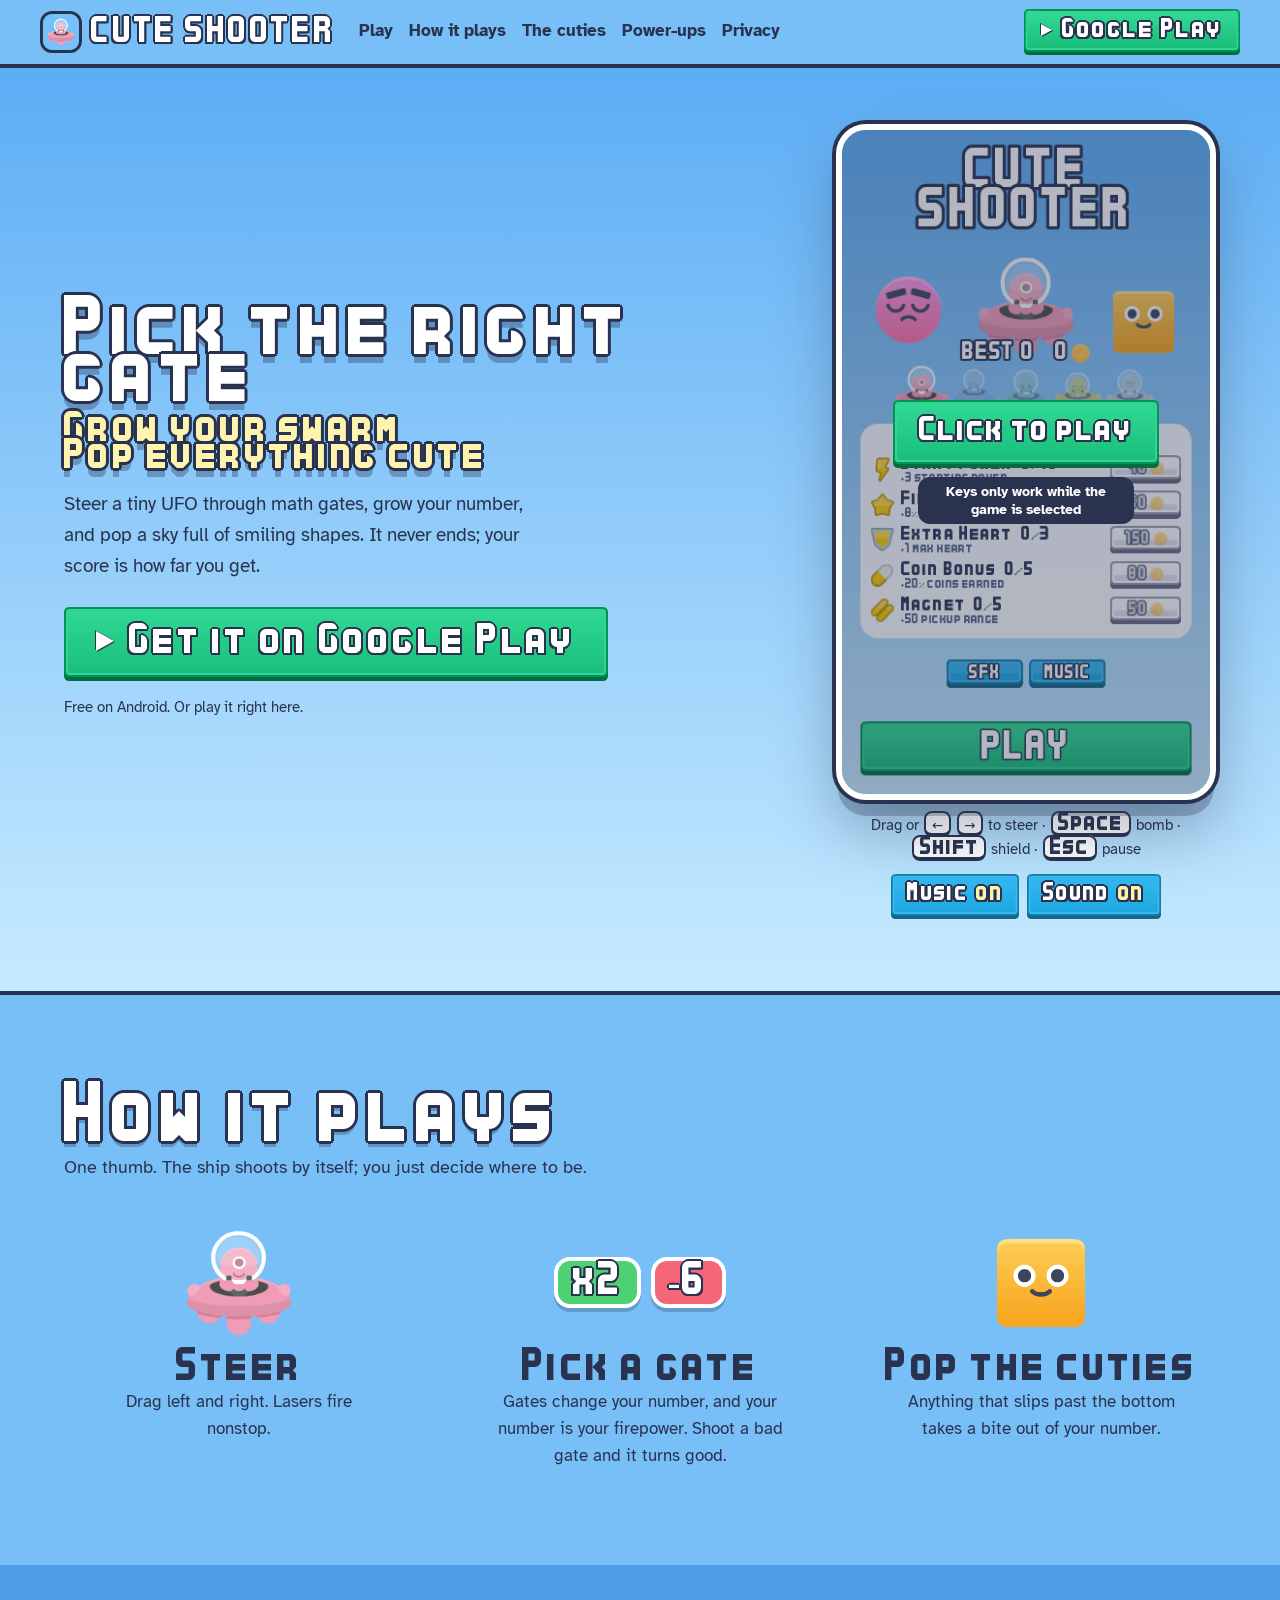
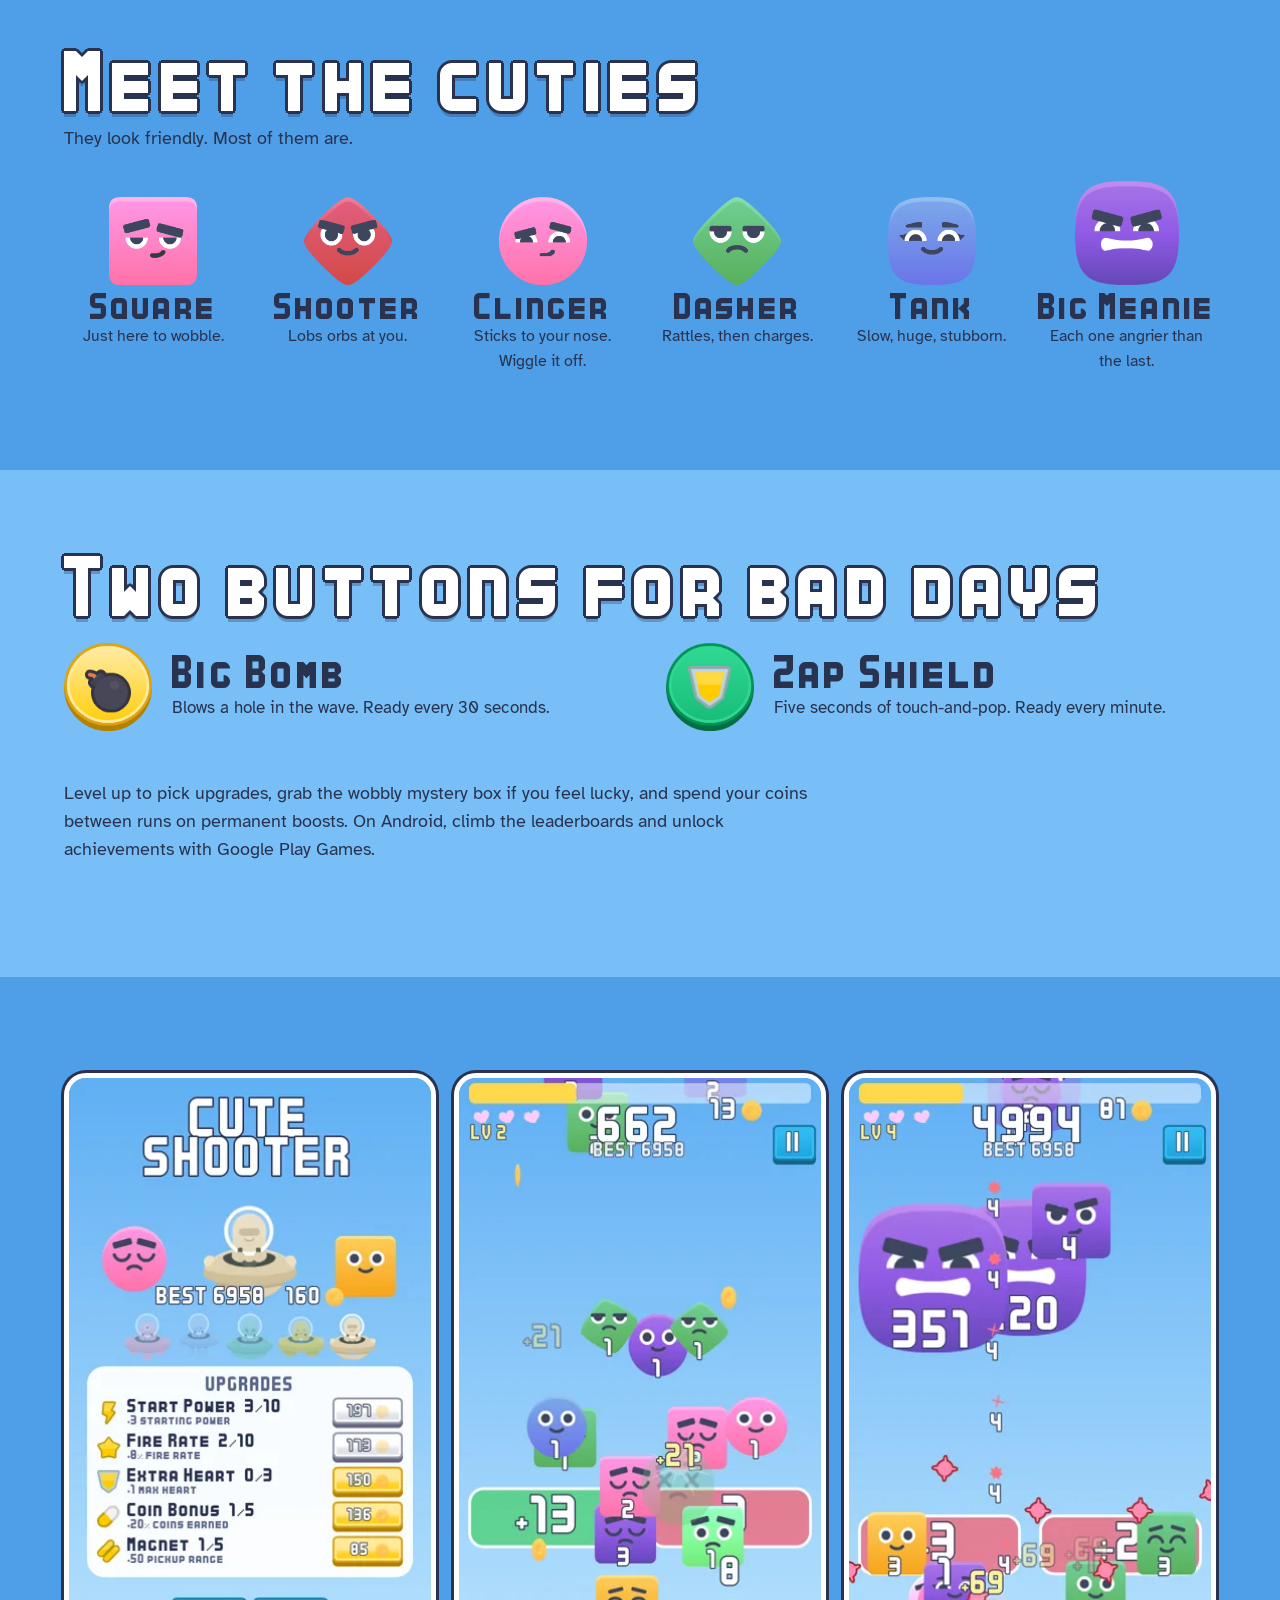
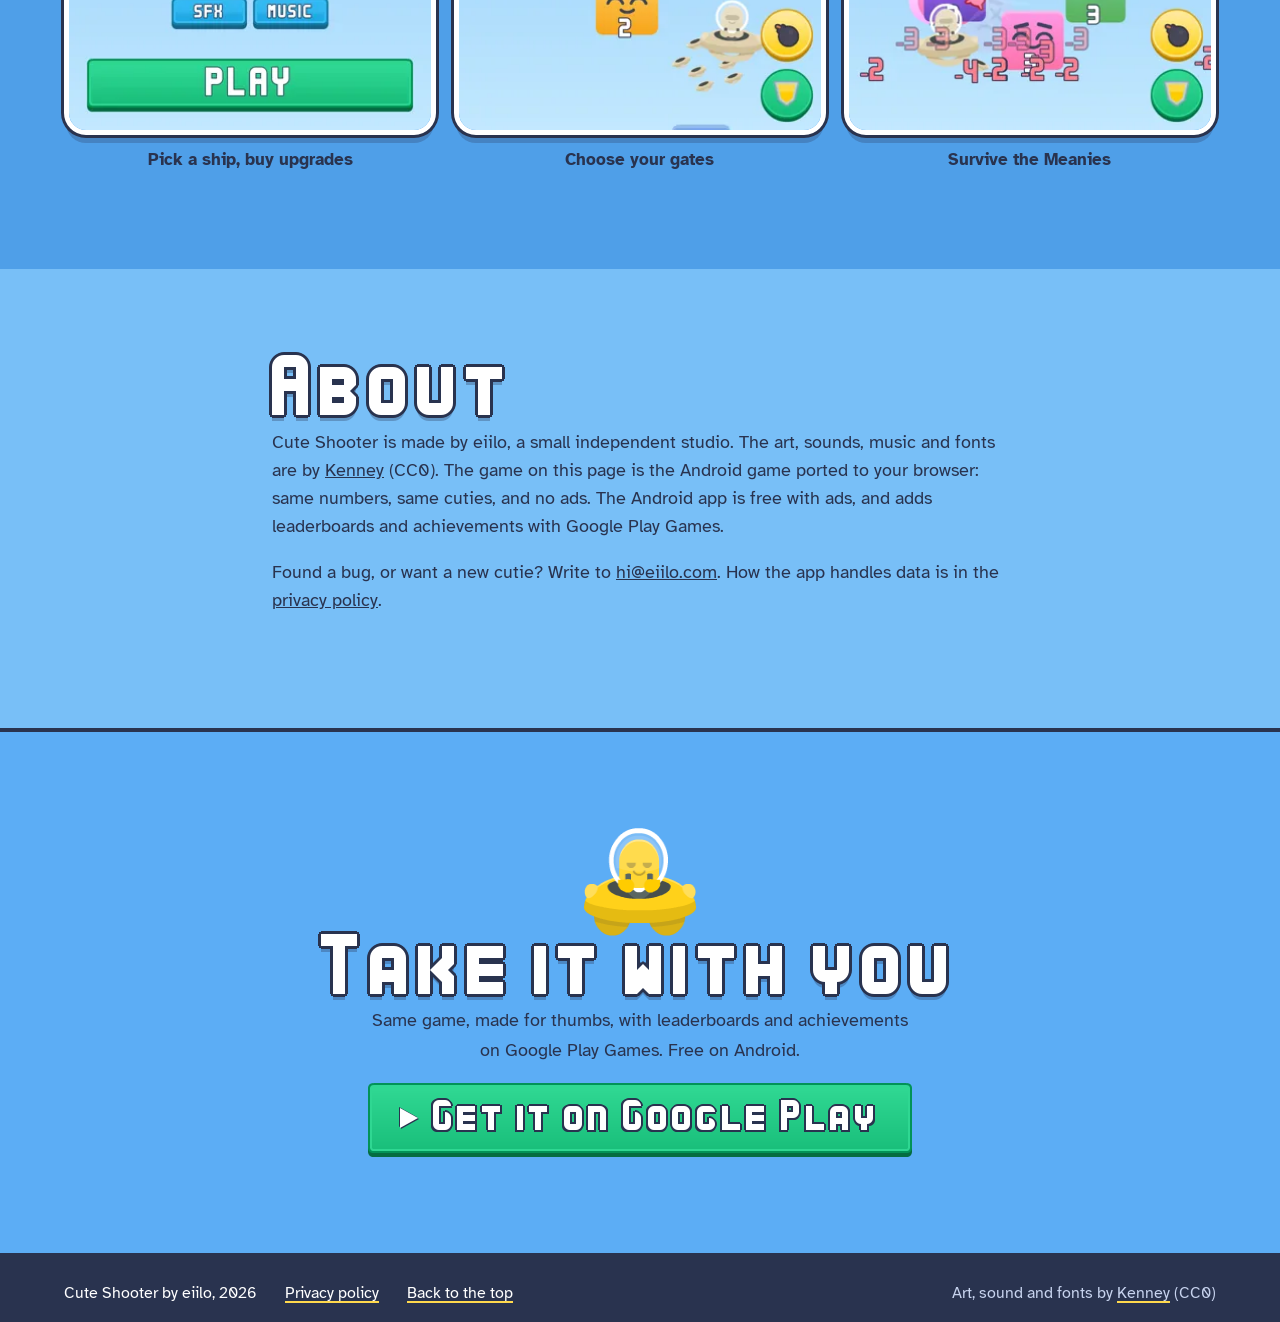
==== index.html @ 54768603 "feat: init v1" ====
<!doctype html>
<html lang="en">
<head>
<meta charset="utf-8">
<meta name="viewport" content="width=device-width, initial-scale=1">
<title>Cute Shooter: a math-gate UFO shooter for Android</title>
<meta name="description" content="Pilot a tiny UFO, fly through +, -, x2 and ÷2 gates to grow your number, and pop waves of very cute shapes. Play it free in your browser, then get it on Google Play.">
<link rel="canonical" href="https://cute-shooter.com/">
<meta name="theme-color" content="#78bff7">
<meta property="og:title" content="Cute Shooter">
<meta property="og:description" content="Pick the right gate. Grow your swarm. Pop everything cute. Free on Android.">
<meta property="og:type" content="website">
<meta property="og:url" content="https://cute-shooter.com/">
<meta property="og:site_name" content="Cute Shooter">
<meta property="og:image" content="https://cute-shooter.com/img/og.png">
<meta property="og:image:width" content="1200">
<meta property="og:image:height" content="630">
<meta property="og:image:alt" content="Cute Shooter: a tiny UFO popping a sky full of smiling shapes.">
<meta name="twitter:card" content="summary_large_image">
<meta name="twitter:title" content="Cute Shooter">
<meta name="twitter:description" content="Pick the right gate. Grow your swarm. Pop everything cute. Free on Android.">
<meta name="twitter:image" content="https://cute-shooter.com/img/og.png">
<script type="application/ld+json">
{
	"@context": "https://schema.org",
	"@graph": [
		{
			"@type": "WebSite",
			"@id": "https://cute-shooter.com/#website",
			"url": "https://cute-shooter.com/",
			"name": "Cute Shooter",
			"publisher": { "@id": "https://cute-shooter.com/#eiilo" }
		},
		{
			"@type": "Organization",
			"@id": "https://cute-shooter.com/#eiilo",
			"name": "eiilo games",
			"email": "hi@eiilo.com"
		},
		{
			"@type": ["VideoGame", "MobileApplication"],
			"@id": "https://cute-shooter.com/#game",
			"name": "Cute Shooter",
			"url": "https://cute-shooter.com/",
			"description": "An endless arcade shooter. Steer a tiny UFO through math gates to grow your number, pop waves of cute shapes and beat the Big Meanies. Leaderboards and achievements through Google Play Games.",
			"genre": ["Arcade", "Shooter"],
			"gamePlatform": "Android",
			"operatingSystem": "Android",
			"applicationCategory": "GameApplication",
			"image": "https://cute-shooter.com/img/icon-256.png",
			"screenshot": [
				"https://cute-shooter.com/img/shots/menu.webp",
				"https://cute-shooter.com/img/shots/run_20.webp",
				"https://cute-shooter.com/img/shots/run_90.webp"
			],
			"installUrl": "https://play.google.com/store/apps/details?id=com.eiilo.games.cuteshooter",
			"offers": { "@type": "Offer", "price": "0", "priceCurrency": "USD" },
			"author": { "@id": "https://cute-shooter.com/#eiilo" },
			"publisher": { "@id": "https://cute-shooter.com/#eiilo" }
		}
	]
}
</script>
<link rel="icon" href="/favicon.png" type="image/png">
<link rel="apple-touch-icon" href="/apple-touch-icon.png">
<link rel="preload" href="/fonts/kenney-bold.woff2" as="font" type="font/woff2" crossorigin>
<link rel="preload" href="/fonts/kenney-mini-square.woff2" as="font" type="font/woff2" crossorigin>
<link rel="stylesheet" href="/style.css">
</head>
<body>
<a class="skip" href="#main">Skip to content</a>

<header class="top">
	<a class="brand" href="/"><img src="/img/icon-256.png" alt="" width="42" height="42"><span>CUTE SHOOTER</span></a>
	<nav aria-label="Sections">
		<a href="#play">Play</a>
		<a href="#how">How it plays</a>
		<a href="#cuties">The cuties</a>
		<a href="#powerups">Power-ups</a>
		<a href="/privacy">Privacy</a>
	</nav>
	<a class="btn btn-green" href="https://play.google.com/store/apps/details?id=com.eiilo.games.cuteshooter"><span class="play-glyph" aria-hidden="true"></span><span>Google Play</span></a>
</header>

<main id="main">
<section class="hero" id="play">
	<div class="clouds" aria-hidden="true">
		<img src="/img/bg/cloud1.png" alt="" style="top:6%;--w:240px;--d:85s;--delay:-20s;--rest:6vw">
		<img src="/img/bg/cloud4.png" alt="" style="top:34%;--w:150px;--o:.55;--d:120s;--delay:-75s;--rest:70vw">
		<img src="/img/bg/cloud6.png" alt="" style="top:70%;--w:240px;--d:95s;--delay:-55s;--rest:40vw">
	</div>
	<div class="hero-grid">
		<div class="hero-copy">
			<h1>Pick the right gate<small>Grow your swarm<br>Pop everything cute</small></h1>
			<p class="lede">Steer a tiny UFO through math gates, grow your number, and pop a sky full of smiling shapes. It never ends; your score is how far you get.</p>
			<a class="btn btn-green btn-big" href="https://play.google.com/store/apps/details?id=com.eiilo.games.cuteshooter"><span class="play-glyph" aria-hidden="true"></span>Get it on Google Play</a>
			<p class="fine">Free on Android. Or play it right here.</p>
		</div>
		<div class="phone">
			<div class="frame" id="frame">
				<canvas id="game" width="360" height="640" tabindex="0" aria-label="Cute Shooter, playable. Click or tap the game to give it focus. Drag to steer, or use the arrow keys. Space drops the bomb, Shift raises the shield, Escape pauses.">Your browser cannot show the game. Get it on Google Play instead.</canvas>
				<div class="focus-hint" aria-hidden="true">
					<span class="focus-hint-label"><span class="fine-pointer">Click to play</span><span class="coarse-pointer">Tap to play</span></span>
					<span class="focus-hint-sub fine-pointer">Keys only work while the game is selected</span>
				</div>
			</div>
			<p class="controls">Drag or <kbd>&larr;</kbd> <kbd>&rarr;</kbd> to steer &middot; <kbd>Space</kbd> bomb &middot; <kbd>Shift</kbd> shield &middot; <kbd>Esc</kbd> pause</p>
			<div class="audio-toggles" role="group" aria-label="Audio">
				<button type="button" class="btn toggle" id="toggle-music" aria-pressed="true">Music <span>on</span></button>
				<button type="button" class="btn toggle" id="toggle-sound" aria-pressed="true">Sound <span>on</span></button>
			</div>
		</div>
	</div>
</section>

<section class="section" id="how">
	<div class="inner">
		<h2>How it plays</h2>
		<p class="intro">One thumb. The ship shoots by itself; you just decide where to be.</p>
		<ol class="steps">
			<li>
				<div class="art"><img src="/img/ufo/ship_pink.png" alt="" width="104" height="106"></div>
				<h3>Steer</h3><p>Drag left and right. Lasers fire nonstop.</p>
			</li>
			<li>
				<div class="art"><span class="gate good">x2</span><span class="gate bad">-6</span></div>
				<h3>Pick a gate</h3><p>Gates change your number, and your number is your firepower. Shoot a bad gate and it turns good.</p>
			</li>
			<li>
				<div class="art"><div class="critter"><img class="body" src="/img/shapes/yellow_body_square.png" alt=""><img class="face" src="/img/shapes/face_a.png" alt="" style="width:62.5%"></div></div>
				<h3>Pop the cuties</h3><p>Anything that slips past the bottom takes a bite out of your number.</p>
			</li>
		</ol>
	</div>
</section>

<section class="section deep" id="cuties">
	<div class="inner">
		<h2>Meet the cuties</h2>
		<p class="intro">They look friendly. Most of them are.</p>
		<ul class="critters">
			<li><div class="critter"><img class="body" src="/img/shapes/pink_body_square.png" alt=""><img class="face" src="/img/shapes/face_h.png" alt="" style="width:68.75%"></div><h3>Square</h3><p>Just here to wobble.</p></li>
			<li><div class="critter"><img class="body" src="/img/shapes/red_body_rhombus.png" alt=""><img class="face" src="/img/shapes/face_f.png" alt="" style="width:68.75%"></div><h3>Shooter</h3><p>Lobs orbs at you.</p></li>
			<li><div class="critter"><img class="body" src="/img/shapes/pink_body_circle.png" alt=""><img class="face" src="/img/shapes/face_d.png" alt="" style="width:66.25%"></div><h3>Clinger</h3><p>Sticks to your nose. Wiggle it off.</p></li>
			<li><div class="critter"><img class="body" src="/img/shapes/green_body_rhombus.png" alt=""><img class="face" src="/img/shapes/face_b.png" alt="" style="width:62.5%"></div><h3>Dasher</h3><p>Rattles, then charges.</p></li>
			<li><div class="critter"><img class="body" src="/img/shapes/blue_body_squircle.png" alt=""><img class="face" src="/img/shapes/face_c.png" alt="" style="width:73.75%"></div><h3>Tank</h3><p>Slow, huge, stubborn.</p></li>
			<li><div class="critter big"><img class="body" src="/img/shapes/purple_body_squircle.png" alt=""><img class="face" src="/img/shapes/face_g.png" alt="" style="width:68.75%"></div><h3>Big Meanie</h3><p>Each one angrier than the last.</p></li>
		</ul>
	</div>
</section>

<section class="section" id="powerups">
	<div class="inner">
		<h2>Two buttons for bad days</h2>
		<div class="abilities">
			<div class="ability">
				<div class="round"><img src="/img/ui/btn_round_yellow.png" alt=""><img class="icon bomb" src="/img/fx/bomb.png" alt=""></div>
				<div><h3>Big Bomb</h3><p>Blows a hole in the wave. Ready every 30 seconds.</p></div>
			</div>
			<div class="ability">
				<div class="round"><img src="/img/ui/btn_round_green.png" alt=""><img class="icon" src="/img/icons/shield_gold.png" alt=""></div>
				<div><h3>Zap Shield</h3><p>Five seconds of touch-and-pop. Ready every minute.</p></div>
			</div>
		</div>
		<p class="aside">Level up to pick upgrades, grab the wobbly mystery box if you feel lucky, and spend your coins between runs on permanent boosts. On Android, climb the leaderboards and unlock achievements with Google Play Games.</p>
	</div>
</section>

<section class="section deep" id="shots">
	<div class="inner">
		<ul class="shots">
			<li><figure><img src="/img/shots/menu.webp" alt="The main menu: the title, a UFO between a pink circle and a yellow square, the ship picker, the upgrade shop and a big green Play button." width="360" height="640" loading="lazy"><figcaption>Pick a ship, buy upgrades</figcaption></figure></li>
			<li><figure><img src="/img/shots/run_20.webp" alt="Mid-run: a sky packed with smiling shapes, a green +13 gate, and the ship at the bottom with its bomb and shield buttons." width="360" height="640" loading="lazy"><figcaption>Choose your gates</figcaption></figure></li>
			<li><figure><img src="/img/shots/run_90.webp" alt="Ninety seconds in: two huge purple Big Meanies with 351 and 420 HP, red minus gates, and a hail of floating numbers." width="360" height="640" loading="lazy"><figcaption>Survive the Meanies</figcaption></figure></li>
		</ul>
	</div>
</section>

<section class="section" id="about">
	<div class="inner narrow">
		<h2>About</h2>
		<p>Cute Shooter is made by eiilo, a small independent studio. The art, sounds, music and fonts are by <a href="https://kenney.nl">Kenney</a> (CC0). The game on this page is the Android game ported to your browser: same numbers, same cuties, and no ads. The Android app is free with ads, and adds leaderboards and achievements with Google Play Games.</p>
		<p>Found a bug, or want a new cutie? Write to <a href="mailto:hi@eiilo.com">hi@eiilo.com</a>. How the app handles data is in the <a href="/privacy">privacy policy</a>.</p>
	</div>
</section>

<section class="section cta-band" id="get">
	<div class="inner">
		<img class="ufo" src="/img/ufo/ship_yellow.png" alt="" width="124" height="108">
		<h2>Take it with you</h2>
		<p>Same game, made for thumbs, with leaderboards and achievements on Google Play Games. Free on Android.</p>
		<a class="btn btn-green btn-big" href="https://play.google.com/store/apps/details?id=com.eiilo.games.cuteshooter"><span class="play-glyph" aria-hidden="true"></span>Get it on Google Play</a>
	</div>
</section>
</main>

<footer>
	<div class="inner">
		<span>Cute Shooter by eiilo, 2026</span>
		<a href="/privacy">Privacy policy</a>
		<a href="#play">Back to the top</a>
		<span class="credit">Art, sound and fonts by <a href="https://kenney.nl">Kenney</a> (CC0)</span>
	</div>
</footer>

<script src="/game.js"></script>
<script src="/audio.js"></script>
<script>
(function () {
	var canvas = document.getElementById("game");
	if (!canvas.getContext) return;
	var audio = CuteAudio.create({ base: "/" });
	var game = CuteShooter.mount(canvas, { audio: audio, base: "/" });
	window.CuteGame = game;   // for poking at it from the console

	// Canvas text only uses a web font once it has loaded; ask for them up front.
	if (document.fonts && document.fonts.load) {
		["Kenney Bold", "Kenney Mini Square"].forEach(function (f) { document.fonts.load("40px '" + f + "'", "0+-÷").catch(function () {}); });
	}

	// The same switches as the game's own, for a keyboard or a screen reader;
	// both stay in step through the game's "settings" event.
	var renders = [];
	function bindToggle(id, isOn, setOn) {
		var btn = document.getElementById(id);
		var label = btn.querySelector("span");
		function render() {
			var on = isOn();
			btn.setAttribute("aria-pressed", on ? "true" : "false");
			btn.classList.toggle("off", !on);
			label.textContent = on ? "on" : "off";
		}
		btn.addEventListener("click", function () { audio.unlock(); setOn(!isOn()); });
		renders.push(render);
		render();
	}
	bindToggle("toggle-music", function () { return game.save.music_on; }, function (on) { game.setAudio(on, game.save.sfx_on); });
	bindToggle("toggle-sound", function () { return game.save.sfx_on; }, function (on) { game.setAudio(game.save.music_on, on); });
	game.on("settings", function () { renders.forEach(function (r) { r(); }); });

	// Keys only reach the game while the canvas is focused. Show a
	// "click to play" overlay until it is, and nudge it when someone
	// presses a game key without having clicked the frame.
	var frame = document.getElementById("frame");
	var hint = frame.querySelector(".focus-hint");
	function setArmed(on) { frame.classList.toggle("armed", on); }
	canvas.addEventListener("focus", function () { setArmed(true); });
	canvas.addEventListener("blur", function () { setArmed(false); });
	canvas.addEventListener("pointerdown", function () { setArmed(true); });
	document.addEventListener("keydown", function (e) {
		if (frame.classList.contains("armed") || e.repeat) return;
		if (["ArrowLeft", "ArrowRight", "Space", "Enter", "KeyZ", "KeyX"].indexOf(e.code) < 0) return;
		var r = frame.getBoundingClientRect();
		if (r.bottom < 0 || r.top > window.innerHeight) return;
		hint.classList.remove("nudge");
		void hint.offsetWidth;
		hint.classList.add("nudge");
	});
	hint.addEventListener("animationend", function () { hint.classList.remove("nudge"); });

	// Size the canvas to the space available, keeping 9:16. The game draws in
	// its own 720x1280 space and re-reads the CSS size every frame.
	var phone = canvas.closest(".phone");
	function fit() {
		var availW = Math.min(phone.clientWidth || 360, window.innerWidth - 40);
		var availH = window.innerHeight * 0.8;
		var s = Math.min(availW / 360, availH / 640);
		s = Math.max(0.6, Math.min(1.15, s));
		canvas.style.width = Math.round(360 * s) + "px";
		canvas.style.height = Math.round(640 * s) + "px";
	}
	fit();
	window.addEventListener("resize", fit);
})();
</script>
</body>
</html>
---- style.css ----
/* Cute Shooter site: one stylesheet for every page.
   Everything sits on the game's own opaque sky blue (UI.SKY, the boot
   splash colour); content lives on solid white panels like the in-game
   ones, ink is the game's navy, and buttons are the Kenney button sprites
   the game draws its own buttons with. Fonts are self-hosted, so the site
   makes no third-party requests. */

@font-face { font-family: "Kenney Bold"; src: url("/fonts/kenney-bold.woff2") format("woff2"); font-display: swap; }
@font-face { font-family: "Kenney Mini Square"; src: url("/fonts/kenney-mini-square.woff2") format("woff2"); font-display: swap; }
@font-face { font-family: "Kenney Future"; src: url("/fonts/kenney-future.woff2") format("woff2"); font-display: swap; }
@font-face { font-family: "Atkinson Hyperlegible"; src: url("/fonts/atkinson-400.woff2") format("woff2"); font-weight: 400; font-display: swap; }
@font-face { font-family: "Atkinson Hyperlegible"; src: url("/fonts/atkinson-400-italic.woff2") format("woff2"); font-weight: 400; font-style: italic; font-display: swap; }
@font-face { font-family: "Atkinson Hyperlegible"; src: url("/fonts/atkinson-700.woff2") format("woff2"); font-weight: 700; font-display: swap; }

:root {
	color-scheme: light;
	--sky: #78bff7;        /* UI.SKY: Color(0.47, 0.75, 0.97) */
	--sky-top: #5cadf5;    /* background.gd top_color */
	--sky-low: #c7ebff;    /* background.gd bottom_color */
	--sky-deep: #4f9fe8;
	--navy: #29334f;       /* UI.NAVY */
	--ink-soft: #46527a;   /* the grey-blue of every in-game description, darkened for small text */
	--panel: #ffffff;
	--line: #d3e6f7;
	--gate-good: #4dd173;  /* gate.gd, opaque */
	--gate-bad: #f56678;
	--gold: #ffd94d;       /* XP bar fill */
	--gold-ink: #7a5800;
	--pink: #ff8cc6;
	--display: "Kenney Bold", "Kenney Mini Square", "Arial Rounded MT Bold", system-ui, sans-serif;
	--future: "Kenney Future", "Atkinson Hyperlegible", system-ui, sans-serif;
	--body: "Atkinson Hyperlegible", system-ui, sans-serif;
	--gutter: clamp(16px, 4vw, 40px);
	--measure: 64ch;
	/* the in-game label outline: navy, all the way round */
	--outline: 0 3px 0 var(--navy), 2px 2px 0 var(--navy), -2px 2px 0 var(--navy), 2px -2px 0 var(--navy), -2px -2px 0 var(--navy),
		3px 0 0 var(--navy), -3px 0 0 var(--navy), 0 -3px 0 var(--navy);
	--outline-thin: 1.5px 1.5px 0 var(--navy), -1.5px 1.5px 0 var(--navy), 1.5px -1.5px 0 var(--navy), -1.5px -1.5px 0 var(--navy),
		0 2px 0 var(--navy), 2px 0 0 var(--navy), -2px 0 0 var(--navy), 0 -2px 0 var(--navy);
}

*, *::before, *::after { box-sizing: border-box; }

html { scroll-behavior: smooth; background: var(--sky); scroll-padding-top: 5rem; }
@media (prefers-reduced-motion: reduce) { html { scroll-behavior: auto; } }

body {
	margin: 0;
	background: var(--sky);
	color: var(--navy);
	font-family: var(--body);
	font-size: 1.0625rem;
	line-height: 1.6;
	overflow-x: hidden;
}

a { color: inherit; }
a:focus-visible, button:focus-visible, canvas:focus-visible, summary:focus-visible {
	outline: 4px solid var(--navy);
	outline-offset: 3px;
	border-radius: 6px;
}
img { max-width: 100%; }

h1, h2, h3 { font-family: var(--display); font-weight: 400; line-height: 1.1; margin: 0; letter-spacing: 0.01em; }
p { margin: 0 0 1em; max-width: var(--measure); }

.skip { position: absolute; left: -999px; top: 0; z-index: 50; background: var(--panel); padding: 0.6rem 1rem; border-radius: 0 0 12px 0; font-weight: 700; }
.skip:focus { left: 0; }

/* ---- buttons: the Kenney sprites themselves, nine-sliced ---- */
.btn {
	display: inline-flex; align-items: center; justify-content: center; gap: 0.6em;
	font-family: var(--display); font-size: 1.15rem; line-height: 1; letter-spacing: 0.03em;
	color: #fff; text-decoration: none; text-shadow: var(--outline-thin);
	border: 13px solid transparent;
	border-image: url("/img/ui/btn_blue.png") 26 fill / 13px stretch;
	padding: 0.15rem 0.6rem 0.45rem;
	min-height: 3.4rem;
	white-space: nowrap;
	cursor: pointer;
	background: none;
	transition: transform 0.1s;
}
.btn:hover { transform: translateY(-2px); }
.btn:active { transform: translateY(2px); border-image-source: url("/img/ui/panel_blue.png"); padding: 0.45rem 0.6rem 0.15rem; }
.btn-green { border-image-source: url("/img/ui/btn_green.png"); }
.btn-green:active { border-image-source: url("/img/ui/panel_grey.png"); }
.btn-yellow { border-image-source: url("/img/ui/btn_yellow.png"); }
.btn-big { font-size: 1.5rem; min-height: 4.6rem; padding-left: 1.2rem; padding-right: 1.2rem; }
.btn .play-glyph {
	display: inline-block; width: 0; height: 0;
	border-style: solid; border-width: 0.45em 0 0.45em 0.75em; border-color: transparent transparent transparent #fff;
	filter: drop-shadow(1.5px 1.5px 0 var(--navy)) drop-shadow(-1px -1px 0 var(--navy));
}

/* ---- header: opaque sky, sticky ---- */
.top {
	position: sticky; top: 0; z-index: 20;
	background: var(--sky);
	border-bottom: 4px solid var(--navy);
	padding: 0.55rem var(--gutter);
	display: flex; flex-wrap: wrap; align-items: center; gap: 0.5rem 1.5rem;
}
.brand { display: flex; align-items: center; gap: 0.6rem; text-decoration: none; }
.brand img { width: 2.6rem; height: 2.6rem; border-radius: 12px; border: 3px solid var(--navy); background: var(--sky-top); }
.brand span { font-family: var(--display); font-size: 1.3rem; line-height: 1; color: #fff; text-shadow: var(--outline-thin); letter-spacing: 0.02em; }
.top nav { display: flex; gap: 0.25rem 1rem; flex-wrap: wrap; margin-right: auto; }
.top nav a { font-weight: 700; text-decoration: none; color: var(--navy); border-bottom: 3px solid transparent; padding: 0.15rem 0; }
.top nav a:hover, .top nav a[aria-current] { border-bottom-color: var(--navy); }
.top .btn { font-size: 0.95rem; min-height: 2.9rem; border-width: 11px; border-image-width: 11px; padding: 0 0.4rem 0.3rem; }

/* ---- hero: the game's sky, clouds drifting by, the game in a phone ---- */
.hero {
	position: relative; overflow: hidden;
	padding: clamp(1.75rem, 5vw, 3.5rem) var(--gutter) clamp(2.5rem, 6vw, 4.5rem);
	background: linear-gradient(var(--sky-top), var(--sky-low));
	border-bottom: 4px solid var(--navy);
}
.clouds { position: absolute; inset: 0; pointer-events: none; }
.clouds img {
	position: absolute; left: 0; width: var(--w, 220px); opacity: var(--o, 0.9);
	animation: drift var(--d, 70s) linear infinite; animation-delay: var(--delay, 0s);
	transform: translateX(-120%);
}
@keyframes drift { from { transform: translateX(-120%); } to { transform: translateX(110vw); } }
@media (prefers-reduced-motion: reduce) {
	.clouds img { animation: none; transform: translateX(var(--rest, 10vw)); }
}

.hero-grid {
	position: relative; z-index: 2;
	display: grid; grid-template-columns: minmax(0, 1fr) auto;
	gap: 2rem clamp(2rem, 6vw, 5rem);
	align-items: center;
	max-width: 72rem; margin: 0 auto;
}
.hero h1 {
	font-size: clamp(2.1rem, 3.7vw, 3.1rem);
	color: #fff;
	text-shadow: var(--outline), 0 9px 0 rgba(41, 51, 79, 0.35);
	margin-bottom: 1.2rem;
	line-height: 0.98;
}
.hero h1 small { display: block; font-size: 0.5em; margin-top: 0.9rem; line-height: 1.15; color: #fff3b0; }
.hero .lede { font-size: 1.2rem; max-width: 40ch; }
.hero-copy { min-width: 0; max-width: 100%; }
.hero-copy .btn { margin: 0.4rem 0 0.9rem; }
.fine { font-size: 0.95rem; color: var(--navy); }

.phone { display: flex; flex-direction: column; align-items: center; gap: 0.8rem; }
.frame { position: relative; }
.phone canvas:focus:not(:focus-visible) { outline: none; }
/* Phones: until the game is tapped, a swipe over it scrolls the page
   (touch-action: manipulation, as on the shipped sites). Once armed it keeps
   every touch, so drags steer and held notes are not cancelled by a scroll. */
.frame.armed canvas { touch-action: none; }
.phone canvas {
	display: block;
	width: 360px; height: 640px; max-width: 100%;
	aspect-ratio: 9 / 16;
	border: 6px solid #fff;
	border-radius: 30px;
	box-shadow: 0 0 0 4px var(--navy), 0 18px 0 -2px rgba(41, 51, 79, 0.28), 0 30px 60px rgba(41, 51, 79, 0.35);
	background: var(--sky);
	touch-action: manipulation;
	-webkit-tap-highlight-color: transparent;
	-webkit-touch-callout: none;
	-webkit-user-select: none;
	user-select: none;
	cursor: pointer;
}
/* Until the game is clicked, keys go to the page, not the game. Say so on
   top of the frame; the click that dismisses it also selects the game. */
.focus-hint {
	position: absolute; inset: 6px;
	border-radius: 24px;
	display: flex; flex-direction: column; align-items: center; justify-content: center; gap: 0.6rem;
	padding: 0 1rem;
	background: rgba(41, 51, 79, 0.35);
	pointer-events: none;
	text-align: center;
}
.frame.armed .focus-hint { display: none; }
.focus-hint-label {
	font-family: var(--display); font-size: 1.2rem; color: #fff; text-shadow: var(--outline-thin);
	border: 13px solid transparent; border-image: url("/img/ui/btn_green.png") 26 fill / 13px stretch;
	padding: 0.2rem 0.8rem 0.5rem;
	animation: hint-bob 1.2s ease-in-out infinite;
}
.focus-hint-sub { font-weight: 700; font-size: 0.85rem; color: #fff; max-width: 24ch; line-height: 1.3; background: var(--navy); border-radius: 12px; padding: 0.35rem 0.75rem; }
.coarse-pointer { display: none; }
@media (hover: none) and (pointer: coarse) {
	.fine-pointer { display: none; }
	.coarse-pointer { display: inline; }
}
.focus-hint.nudge .focus-hint-label { animation: hint-shake 0.45s ease-out; }
@keyframes hint-bob { 0%, 100% { transform: translateY(0); } 50% { transform: translateY(-5px); } }
@keyframes hint-shake {
	0%, 100% { transform: translateX(0); }
	20% { transform: translateX(-8px) scale(1.06); }
	40% { transform: translateX(8px) scale(1.06); }
	60% { transform: translateX(-5px) scale(1.03); }
	80% { transform: translateX(5px); }
}
@media (prefers-reduced-motion: reduce) {
	.focus-hint-label, .focus-hint.nudge .focus-hint-label { animation: none; }
}

.controls { font-size: 0.95rem; margin: 0; text-align: center; max-width: 38ch; }
kbd {
	font-family: var(--display); font-size: 0.85rem; color: var(--navy);
	background: var(--panel); border: 2px solid var(--navy); border-bottom-width: 4px; border-radius: 8px;
	padding: 0 0.4em; margin: 0 1px; white-space: nowrap;
}
.audio-toggles { display: flex; gap: 0.5rem; }
.toggle {
	font-size: 0.85rem; min-height: 2.8rem; border-width: 11px; border-image-width: 11px; padding: 0 0.3rem 0.3rem;
	-webkit-tap-highlight-color: transparent;
	-webkit-touch-callout: none;
	-webkit-user-select: none;
	user-select: none;
}
.toggle span { color: #fff3b0; }
.toggle.off { border-image-source: url("/img/ui/btn_grey.png"); }
.toggle.off span { color: #fff; }

/* ---- sections ---- */
.section { padding: clamp(3.5rem, 8vw, 6rem) var(--gutter); }
.section > .inner { max-width: 72rem; margin: 0 auto; }
.section.deep { background: var(--sky-deep); }
.section h2 {
	font-size: clamp(2rem, 4.4vw, 3rem);
	color: #fff; text-shadow: var(--outline), 0 6px 0 rgba(41, 51, 79, 0.3);
	margin-bottom: 0.6rem;
}
.section .intro { font-size: 1.15rem; margin-bottom: 2.75rem; }


.steps { list-style: none; padding: 0; margin: 0; display: grid; gap: 2.5rem clamp(1.5rem, 4vw, 3.5rem); grid-template-columns: repeat(auto-fit, minmax(14rem, 1fr)); text-align: center; }
.steps .art { height: 7rem; display: flex; align-items: center; justify-content: center; gap: 0.6rem; margin-bottom: 0.9rem; }
.steps .art img { max-height: 6.5rem; }
.steps .critter { width: 5.5rem; }
.steps h3 { font-size: 1.6rem; margin-bottom: 0.4rem; }
.steps p { margin: 0 auto; max-width: 26ch; }

.gate {
	font-family: var(--display); font-size: 1.6rem; line-height: 1; color: #fff; text-shadow: var(--outline-thin);
	border: 4px solid #fff; border-radius: 16px; padding: 0.5rem 0.9rem 0.6rem; min-width: 4.4rem; text-align: center;
	box-shadow: 0 4px 0 rgba(41, 51, 79, 0.25);
}
.gate.good { background: var(--gate-good); }
.gate.bad { background: var(--gate-bad); }

/* the cuties: Kenney shape bodies with a face sprite on top, like enemy.gd */
.critters { list-style: none; padding: 0; margin: 0; display: grid; gap: 2rem 1rem; grid-template-columns: repeat(auto-fit, minmax(9.5rem, 1fr)); text-align: center; }
.critters h3 { font-size: 1.3rem; margin: 0.8rem 0 0.2rem; }
.critters p { margin: 0 auto; font-size: 0.98rem; max-width: 18ch; }
.critter { position: relative; width: 5.5rem; aspect-ratio: 1; margin: 0 auto; animation: wobble 1.05s ease-in-out infinite; }
.critter.big { width: 6.5rem; margin-top: -1rem; }
.critter img { position: absolute; left: 50%; top: 50%; transform: translate(-50%, -50%); }
.critter .body { width: 100%; }
.critter .face { transform: translate(-50%, calc(-50% - 7.5%)); }
.critters li:nth-child(3n+2) .critter { animation-delay: -0.35s; }
.critters li:nth-child(3n+3) .critter { animation-delay: -0.7s; }
@keyframes wobble { 0%, 100% { transform: scale(1.035, 0.965); } 50% { transform: scale(0.965, 1.035); } }
@media (prefers-reduced-motion: reduce) { .critter { animation: none; } }

.abilities { display: grid; gap: 2rem clamp(1.5rem, 4vw, 3.5rem); grid-template-columns: repeat(auto-fit, minmax(18rem, 1fr)); margin-top: 1.5rem; }
.ability { display: grid; grid-template-columns: 5.5rem minmax(0, 1fr); gap: 1.25rem; align-items: center; }
.ability h3 { font-size: 1.6rem; margin-bottom: 0.3rem; }
.ability p { margin: 0; }
.round { position: relative; width: 5.5rem; aspect-ratio: 1; }
.round > img:first-child { width: 100%; }
.round .icon { position: absolute; left: 50%; top: 47%; width: 50%; transform: translate(-50%, -50%); }
.round .icon.bomb { width: 56%; }
.aside { margin-top: 2.5rem; font-size: 1.1rem; }
.narrow { max-width: 46rem !important; }
.narrow p { font-size: 1.1rem; }

.shots { list-style: none; padding: 0; margin: 0; display: grid; gap: 1.1rem; grid-template-columns: repeat(auto-fit, minmax(13rem, 1fr)); }
.shots figure { margin: 0; }
.shots img { display: block; width: 100%; height: auto; aspect-ratio: 9 / 16; border-radius: 22px; border: 5px solid #fff; box-shadow: 0 0 0 3px var(--navy), 0 10px 0 -2px rgba(41, 51, 79, 0.25); background: var(--sky); }
.shots figcaption { font-weight: 700; margin-top: 0.7rem; text-align: center; }

.cta-band { background: var(--sky-top); border-top: 4px solid var(--navy); border-bottom: 4px solid var(--navy); text-align: center; position: relative; overflow: hidden; }
.cta-band .inner { position: relative; z-index: 2; }
.cta-band p { margin-left: auto; margin-right: auto; max-width: 46ch; font-size: 1.15rem; }
.cta-band .ufo { width: 7rem; margin: 0 auto 0.5rem; display: block; animation: hover 2.4s ease-in-out infinite; }
@keyframes hover { 0%, 100% { transform: translateY(0); } 50% { transform: translateY(-12px); } }
@media (prefers-reduced-motion: reduce) { .cta-band .ufo { animation: none; } }

footer { padding: 1.5rem var(--gutter) 2.5rem; font-size: 0.98rem; background: var(--navy); color: #fff; }
footer .inner { max-width: 72rem; margin: 0 auto; display: flex; flex-wrap: wrap; gap: 0.5rem 1.75rem; align-items: center; }
footer a { text-decoration-thickness: 2px; text-underline-offset: 3px; text-decoration-color: var(--gold); }
footer a:focus-visible { outline-color: var(--gold); }
footer .credit { margin-left: auto; color: #c7d3ee; }

/* ---- long-form pages (privacy, 404) ---- */
.doc-hero {
	position: relative; overflow: hidden;
	padding: clamp(2rem, 5vw, 3.25rem) var(--gutter) clamp(3.25rem, 7vw, 5rem);
	background: linear-gradient(var(--sky-top), var(--sky-low));
	border-bottom: 4px solid var(--navy);
}
.doc { --doc-w: calc(13rem + clamp(2rem, 5vw, 4rem) + var(--measure)); }
.doc-hero-inner { position: relative; z-index: 2; max-width: var(--doc-w); margin: 0 auto; }
.doc-hero h1 { font-size: clamp(2.4rem, 5vw, 3.6rem); color: #fff; text-shadow: var(--outline), 0 8px 0 rgba(41, 51, 79, 0.3); margin: 0.85rem 0 1rem; }
.doc-hero .lede { max-width: 62ch; margin: 0; font-size: 1.1rem; }
.date { display: inline-block; font-family: var(--future); font-size: 0.75rem; text-transform: uppercase; letter-spacing: 0.04em; background: var(--panel); border: 2px solid var(--navy); border-radius: 999px; padding: 0.35rem 0.8rem; }
.doc code { font-size: 0.92em; background: var(--sky-low); border-radius: 6px; padding: 0.05em 0.35em; }

.doc-body {
	max-width: 72rem; margin: 0 auto;
	padding: 0 var(--gutter) 4rem;
	display: grid; grid-template-columns: minmax(0, 1fr);
	gap: 0 clamp(2rem, 5vw, 4rem);
	grid-template-areas: "summary" "toc" "policy";
}
.summary { grid-area: summary; position: relative; z-index: 4; margin: -2.25rem 0 2.5rem; padding: 0; background: var(--panel); border-radius: 28px; box-shadow: 0 6px 0 rgba(41, 51, 79, 0.18); }
.summary h2 { font-family: var(--future); font-size: 0.9rem; text-transform: uppercase; letter-spacing: 0.04em; padding: 1rem 1.4rem 0.8rem; border-bottom: 2px solid var(--line); }
.summary ul { margin: 0; padding: 1rem 1.4rem 0.4rem; list-style: none; }
.summary li { position: relative; padding-left: 1.6rem; margin-bottom: 0.75rem; }
.summary li::before { content: ""; position: absolute; left: 0; top: 0.45em; width: 0.8rem; height: 0.8rem; border-radius: 50%; background: var(--gate-good); box-shadow: 0 0 0 2px var(--navy); }
.toc { grid-area: toc; align-self: start; margin-bottom: 2rem; }
.toc h2 { font-family: var(--future); font-size: 0.8rem; text-transform: uppercase; letter-spacing: 0.04em; margin-bottom: 0.75rem; }
.toc ol { list-style: none; margin: 0; padding: 0; display: flex; flex-wrap: wrap; gap: 0.5rem; }
.toc a { display: inline-block; text-decoration: none; font-weight: 700; font-size: 0.95rem; background: var(--panel); border: 2px solid var(--navy); border-radius: 999px; padding: 0.3rem 0.8rem; }
.toc a:hover { background: var(--sky-low); }
.policy { grid-area: policy; max-width: var(--measure); overflow-wrap: anywhere; }
.policy h2 { font-size: 1.9rem; color: #fff; text-shadow: var(--outline-thin); margin: 2.75rem 0 1rem; scroll-margin-top: 5rem; }
.policy h2:first-child { margin-top: 0; }
.policy h3 { font-size: 1.25rem; margin: 1.75rem 0 0.5rem; }
.policy a { text-decoration-thickness: 2px; text-underline-offset: 3px; }
.policy ul { padding-left: 1.25rem; }
.policy li { margin-bottom: 0.45rem; }
.policy .never { list-style: none; padding-left: 0; }
.policy .never li { padding-left: 1.7rem; position: relative; }
.policy .never li::before { content: "\00d7"; position: absolute; left: 0; top: -0.1em; font-family: var(--display); font-size: 1.3rem; color: #c8243d; }
.policy .top-link { margin-top: 3rem; font-weight: 700; }

@media (min-width: 900px) {
	.doc-body { grid-template-columns: 13rem minmax(0, var(--measure)); grid-template-areas: "summary summary" "toc policy"; justify-content: center; }
	.summary { max-width: var(--doc-w); }
	.toc { position: sticky; top: 5.5rem; margin-bottom: 0; }
	.toc ol { flex-direction: column; gap: 0.35rem; align-items: stretch; }
	.toc a { display: block; border-radius: 12px; }
}

@media print {
	.top, footer, .toc, .top-link, .clouds { display: none; }
	body, html { background: #fff; color: #000; font-size: 11pt; }
	.doc-hero { background: none; padding: 0; border: 0; }
	.doc-hero h1, .policy h2 { color: #000; text-shadow: none; }
	.doc-body { display: block; padding: 0; }
	.summary { margin: 1rem 0 1.5rem; box-shadow: none; border: 1px solid #999; }
	.policy a::after { content: " (" attr(href) ")"; font-size: 0.85em; }
	.policy a[href^="#"]::after, .policy a[href^="mailto"]::after { content: ""; }
}

@media (max-width: 820px) {
	.hero-grid { grid-template-columns: minmax(0, 1fr); justify-items: center; text-align: center; }
	.btn-big { font-size: clamp(0.75rem, 3.8vw, 1.05rem); padding-left: 0.6rem; padding-right: 0.6rem; max-width: 100%; white-space: normal; }
	.top { position: relative; }
	.phone { order: -1; }
	.hero p { margin-left: auto; margin-right: auto; }
	.top nav { order: 3; width: 100%; }
	.top .btn { margin-left: auto; }
	footer .credit { margin-left: 0; }
}
@media (max-width: 420px) {
	.top .btn .label-long { display: none; }
	.brand span { font-size: 1.25rem; }
		.round { width: 4.5rem; } .ability { grid-template-columns: 4.5rem minmax(0, 1fr); }
}
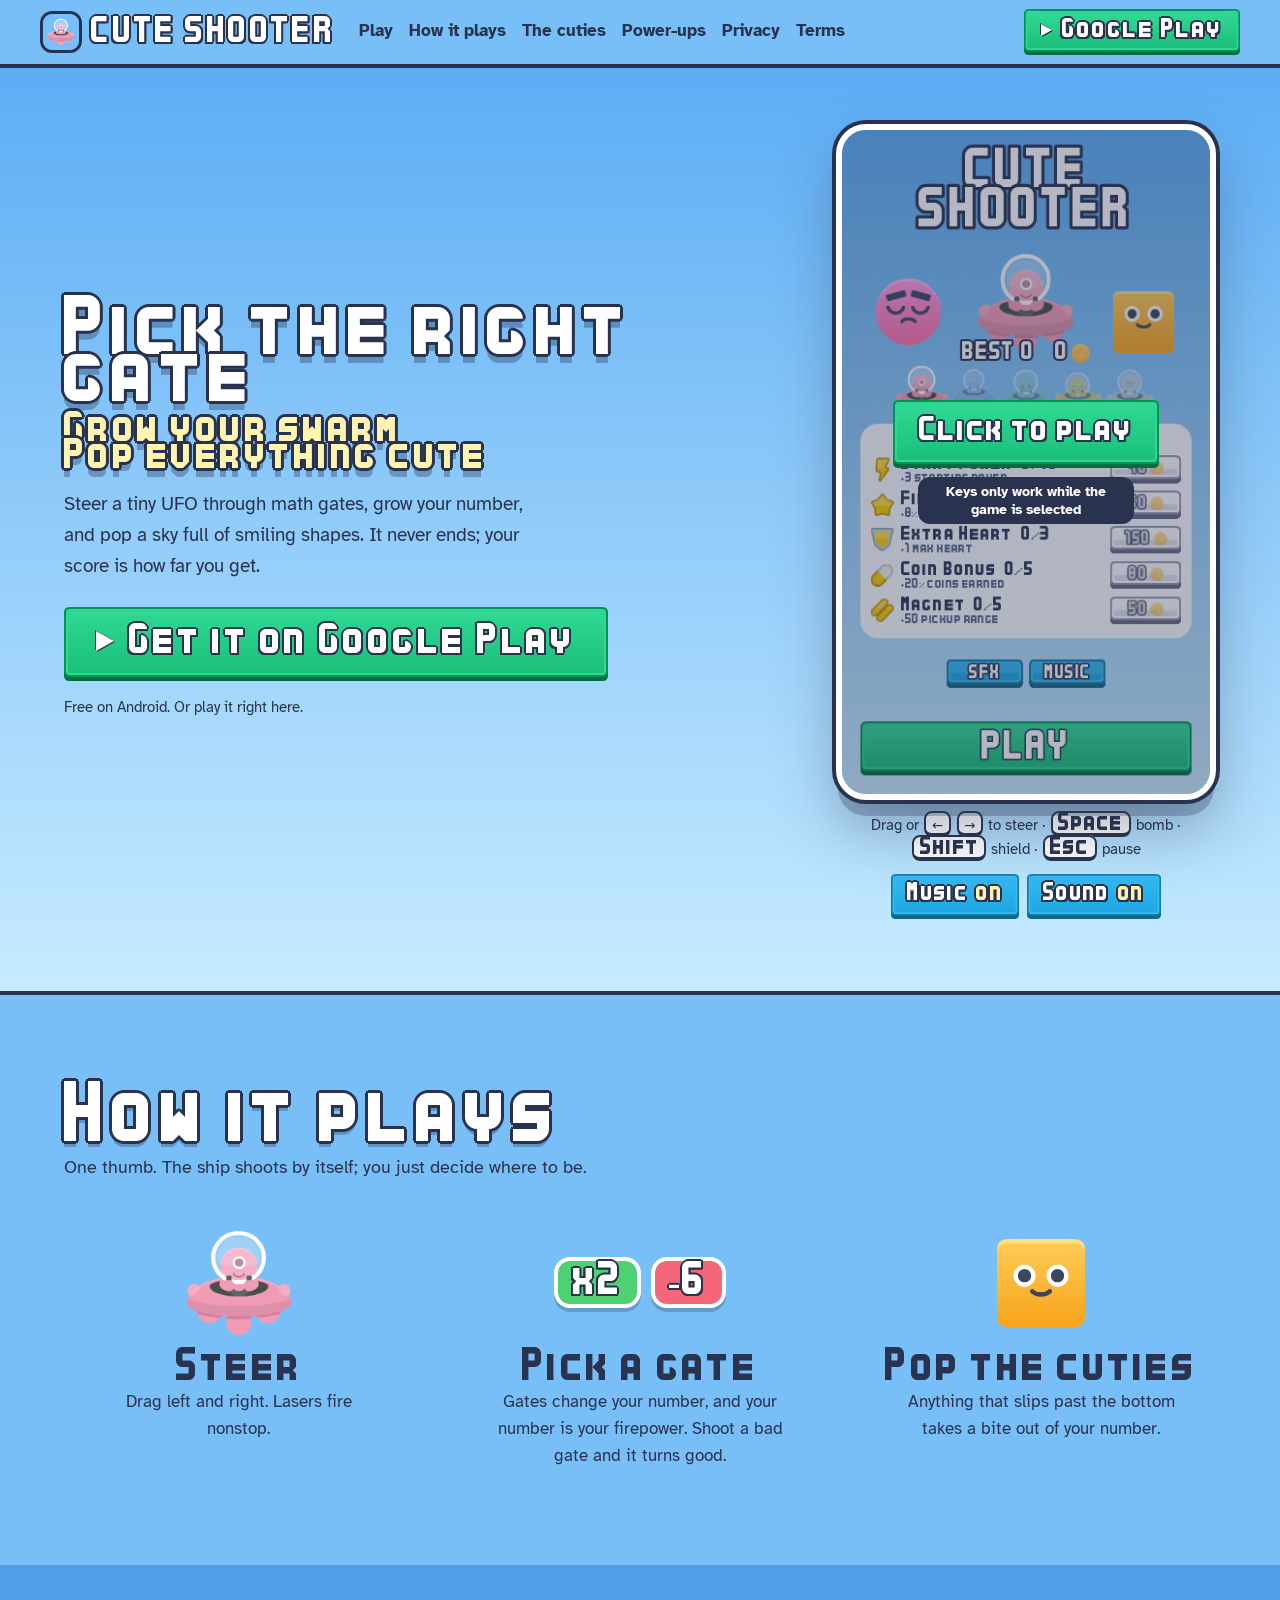
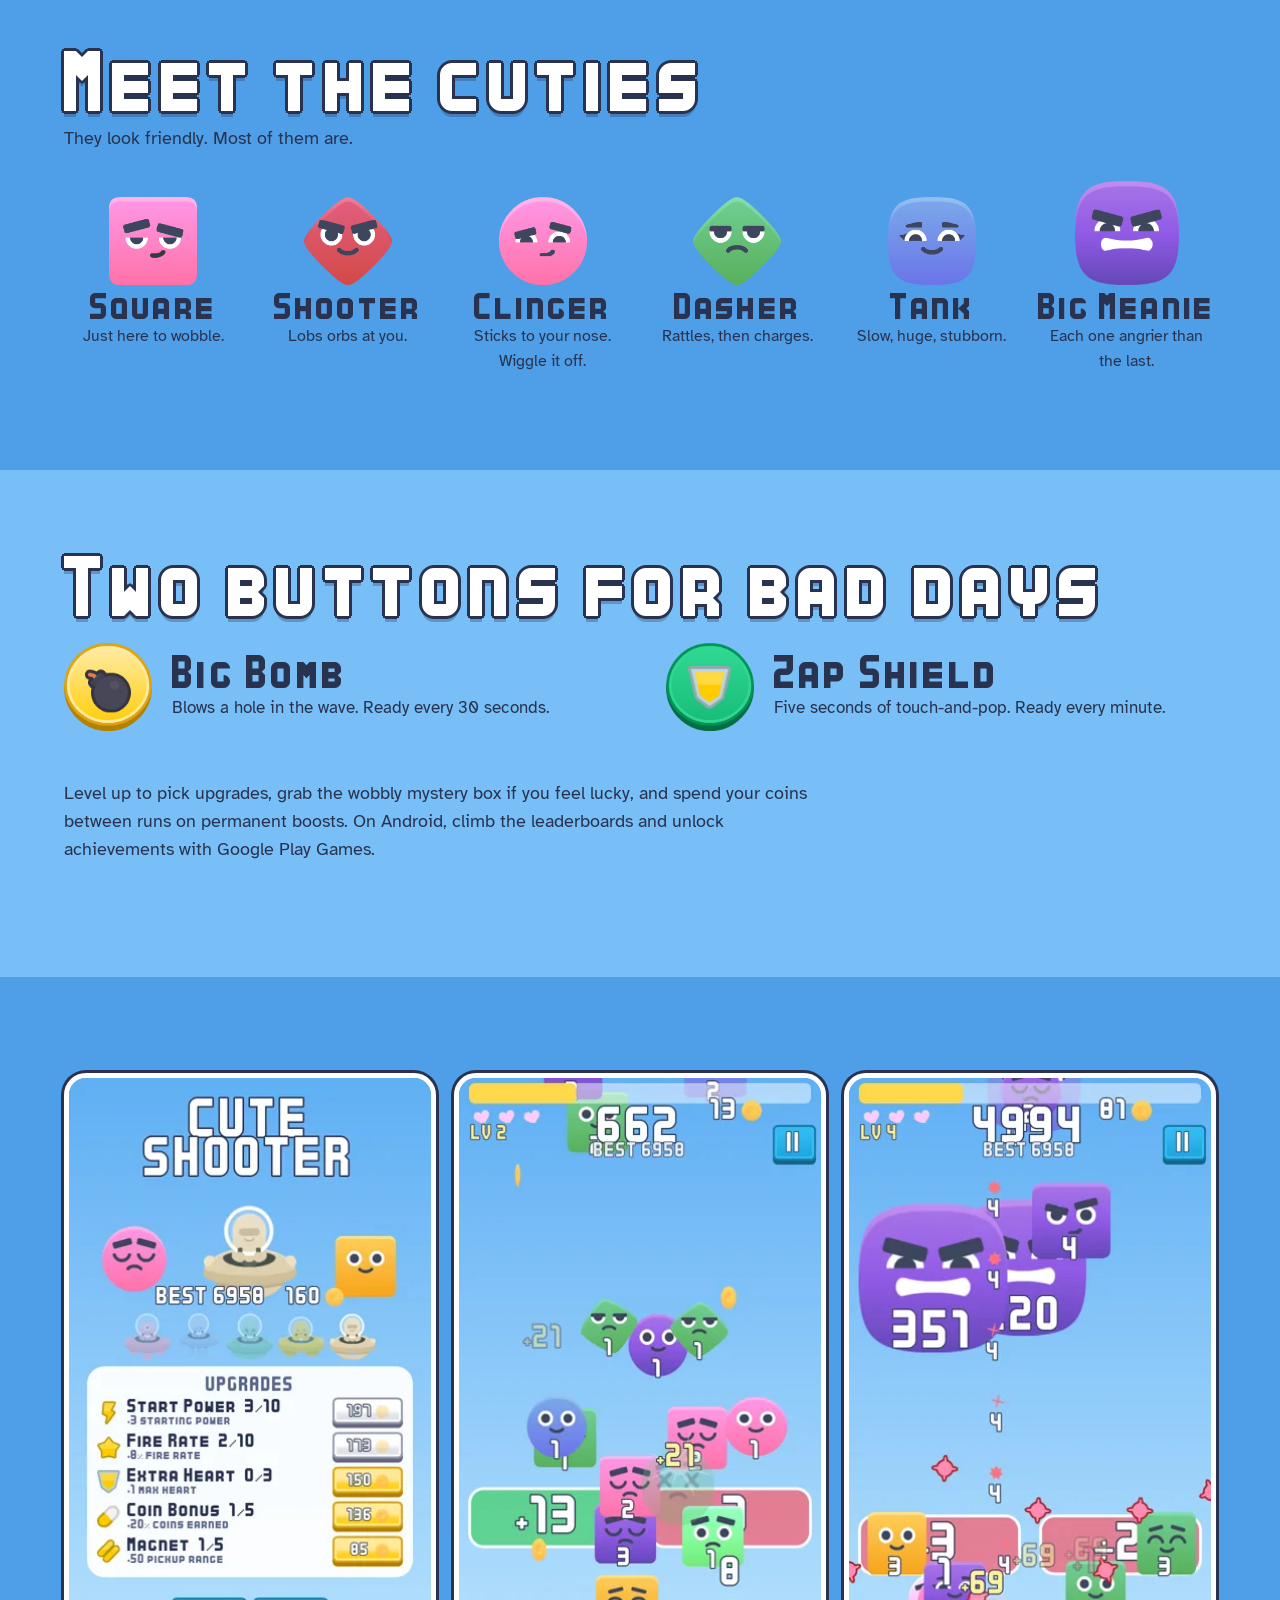
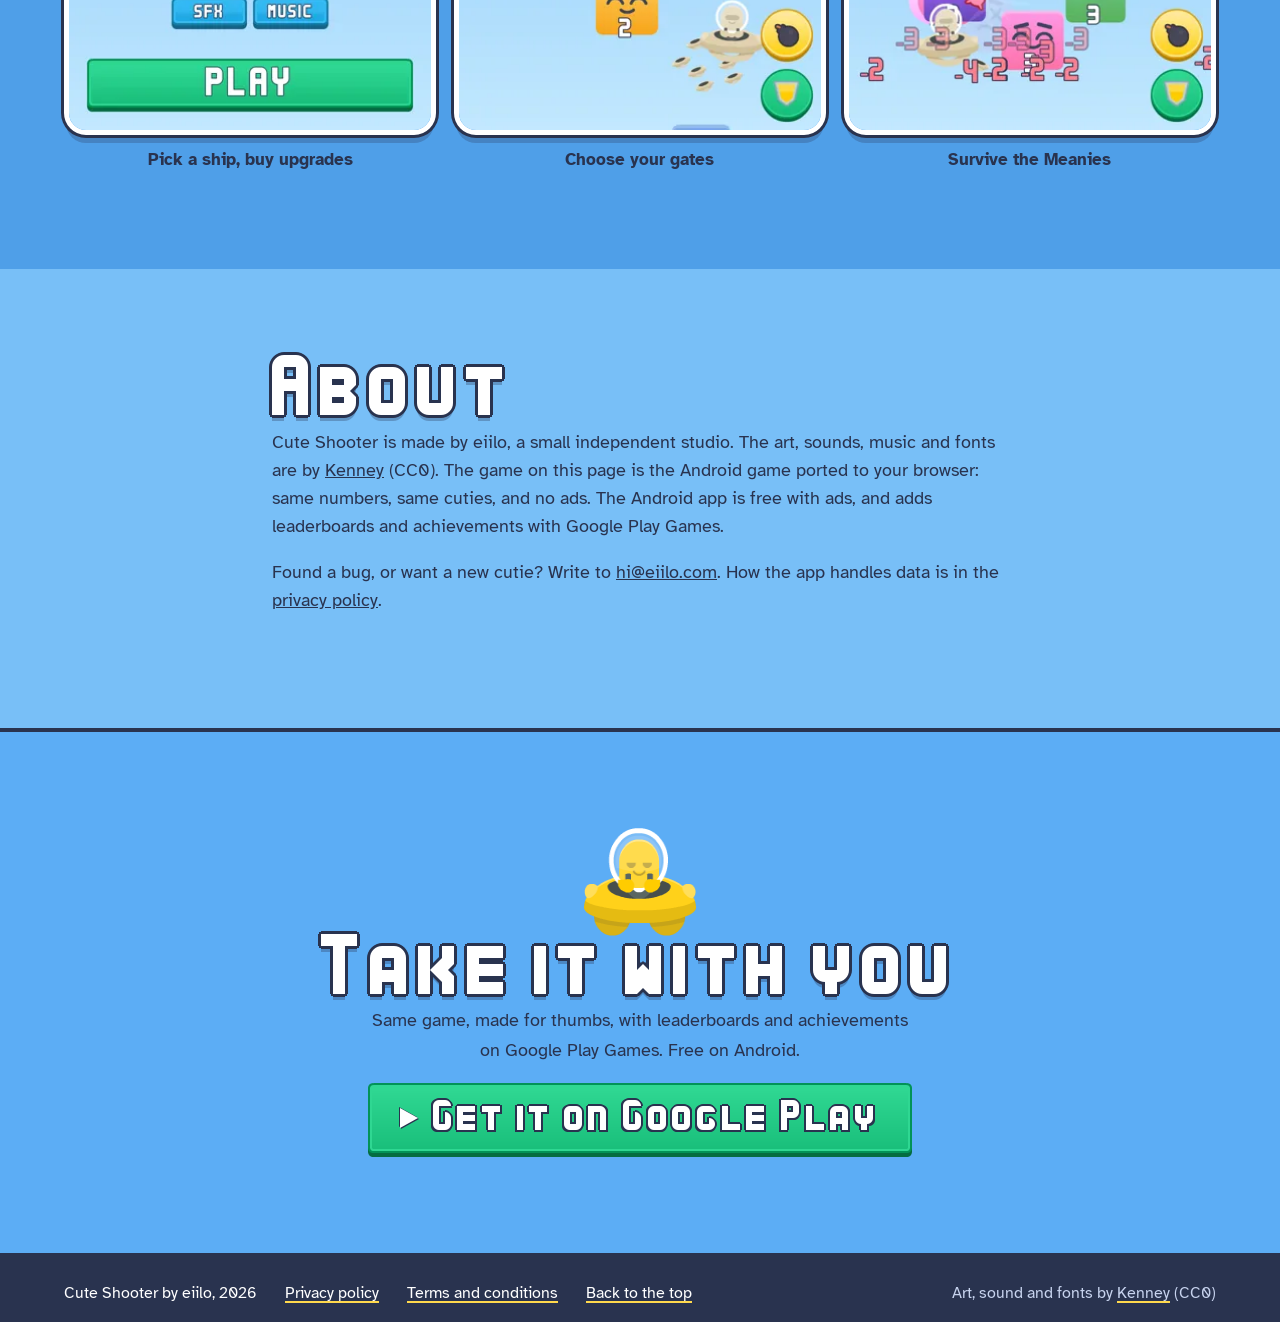
==== commit 1e3a5bc4: "feat: add terms" ====
--- a/index.html
+++ b/index.html
@@ -78,6 +78,7 @@
 		<a href="#cuties">The cuties</a>
 		<a href="#powerups">Power-ups</a>
 		<a href="/privacy">Privacy</a>
+		<a href="/terms">Terms</a>
 	</nav>
 	<a class="btn btn-green" href="https://play.google.com/store/apps/details?id=com.eiilo.games.cuteshooter"><span class="play-glyph" aria-hidden="true"></span><span>Google Play</span></a>
 </header>
@@ -198,6 +199,7 @@
 	<div class="inner">
 		<span>Cute Shooter by eiilo, 2026</span>
 		<a href="/privacy">Privacy policy</a>
+		<a href="/terms">Terms and conditions</a>
 		<a href="#play">Back to the top</a>
 		<span class="credit">Art, sound and fonts by <a href="https://kenney.nl">Kenney</a> (CC0)</span>
 	</div>
--- a/style.css
+++ b/style.css
@@ -296,7 +296,7 @@
 footer a:focus-visible { outline-color: var(--gold); }
 footer .credit { margin-left: auto; color: #c7d3ee; }
 
-/* ---- long-form pages (privacy, 404) ---- */
+/* ---- long-form pages (privacy, terms, 404) ---- */
 .doc-hero {
 	position: relative; overflow: hidden;
 	padding: clamp(2rem, 5vw, 3.25rem) var(--gutter) clamp(3.25rem, 7vw, 5rem);
@@ -338,6 +338,14 @@
 .policy .never li { padding-left: 1.7rem; position: relative; }
 .policy .never li::before { content: "\00d7"; position: absolute; left: 0; top: -0.1em; font-family: var(--display); font-size: 1.3rem; color: #c8243d; }
 .policy .top-link { margin-top: 3rem; font-weight: 700; }
+/* the "Changes and past versions" table, and the note an archived version carries (tools/terms.mjs) */
+.policy .versions { width: 100%; border-collapse: separate; border-spacing: 0; margin: 0.5rem 0 1em; background: var(--panel); border: 2px solid var(--navy); border-radius: 16px; overflow: hidden; font-size: 0.98rem; }
+.policy .versions th, .policy .versions td { text-align: left; vertical-align: top; padding: 0.55rem 0.9rem; }
+.policy .versions th { font-family: var(--future); font-size: 0.75rem; font-weight: 400; text-transform: uppercase; letter-spacing: 0.04em; border-bottom: 2px solid var(--line); }
+.policy .versions tbody tr + tr td { border-top: 2px solid var(--line); }
+.policy .versions td:first-child { width: 40%; font-weight: 700; }
+.archived { max-width: 62ch; margin: 1rem 0 0; padding: 0.75rem 1rem; background: var(--gold); color: var(--navy); border: 2px solid var(--navy); border-radius: 16px; box-shadow: 0 4px 0 rgba(41, 51, 79, 0.18); }
+.archived a { font-weight: 700; text-decoration-thickness: 2px; text-underline-offset: 3px; }
 
 @media (min-width: 900px) {
 	.doc-body { grid-template-columns: 13rem minmax(0, var(--measure)); grid-template-areas: "summary summary" "toc policy"; justify-content: center; }
@@ -354,6 +362,7 @@
 	.doc-hero h1, .policy h2 { color: #000; text-shadow: none; }
 	.doc-body { display: block; padding: 0; }
 	.summary { margin: 1rem 0 1.5rem; box-shadow: none; border: 1px solid #999; }
+	.archived { background: none; box-shadow: none; border: 1px solid #000; }
 	.policy a::after { content: " (" attr(href) ")"; font-size: 0.85em; }
 	.policy a[href^="#"]::after, .policy a[href^="mailto"]::after { content: ""; }
 }
